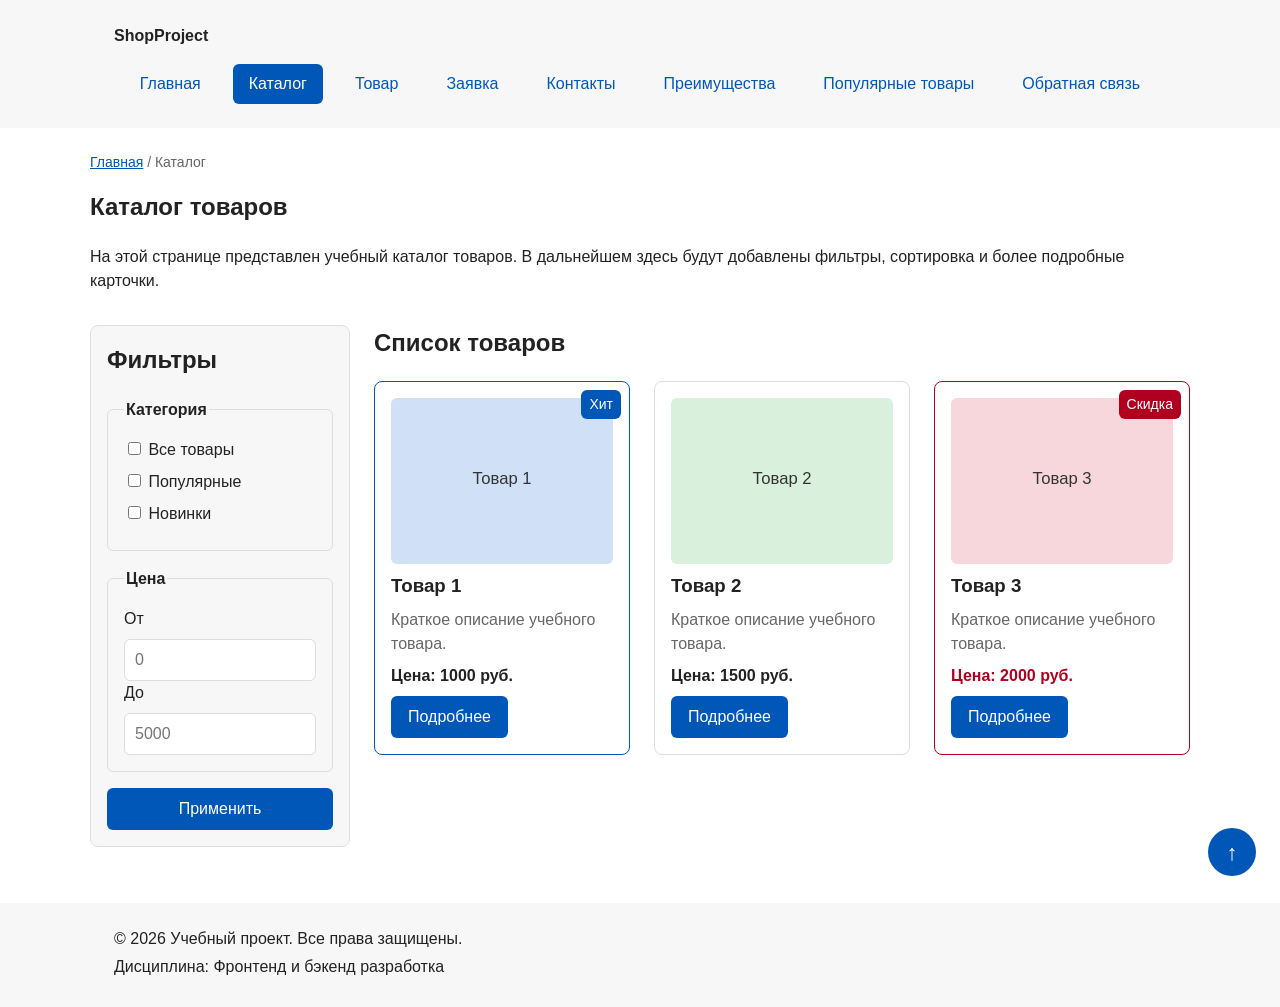
==== catalog.html @ 9cc84d2f "chore: import KR1 project base" ====
<!DOCTYPE html>
<html lang="ru">
<head>
  <meta charset="UTF-8">
  <meta name="viewport" content="width=device-width, initial-scale=1.0">
  <meta name="description" content="Каталог товаров учебного интернет-магазина.">
  <title>Каталог товаров — Учебный интернет-магазин</title>
  <link rel="stylesheet" href="css/style.css">
</head>
<body>
  <header class="site-header">
    <div class="site-header__inner">
      <a class="site-header__logo" href="index.html">ShopProject</a>

      <nav class="site-nav" aria-label="Основная навигация">
        <ul class="site-nav__list">
          <li class="site-nav__item"><a class="site-nav__link" href="index.html">Главная</a></li>
          <li class="site-nav__item"><a class="site-nav__link site-nav__link--active" href="catalog.html" aria-current="page">Каталог</a></li>
          <li class="site-nav__item"><a class="site-nav__link" href="product.html">Товар</a></li>
          <li class="site-nav__item"><a class="site-nav__link" href="order.html">Заявка</a></li>
          <li class="site-nav__item"><a class="site-nav__link" href="contacts.html">Контакты</a></li>
          <li class="site-nav__item"><a class="site-nav__link" href="index.html#advantages">Преимущества</a></li>
          <li class="site-nav__item"><a class="site-nav__link" href="index.html#popular">Популярные товары</a></li>
          <li class="site-nav__item"><a class="site-nav__link" href="index.html#contacts">Обратная связь</a></li>
        </ul>
      </nav>
    </div>
  </header>

  <main class="main">
    <!-- Блок хлебных крошек -->
    <nav class="breadcrumbs" aria-label="Хлебные крошки">
      <a class="breadcrumbs__link" href="index.html">Главная</a>
      <span class="breadcrumbs__current">Каталог</span>
    </nav>

    <section class="section">
      <h1 class="section__title">Каталог товаров</h1>
      <p class="section__text">
        На этой странице представлен учебный каталог товаров.
        В дальнейшем здесь будут добавлены фильтры, сортировка и более
        подробные карточки.
      </p>
    </section>

    <!-- Grid-макет: фильтры + товары -->
    <div class="catalog-layout">
      <!-- Sticky-фильтр -->
      <aside class="catalog-filters">
        <h2 class="catalog-filters__title">Фильтры</h2>

        <form class="filters-form" action="#" method="get">
          <fieldset class="filters-form__group">
            <legend class="filters-form__legend">Категория</legend>

            <label class="filters-form__label">
              <input type="checkbox" name="category" value="all">
              Все товары
            </label>

            <label class="filters-form__label">
              <input type="checkbox" name="category" value="popular">
              Популярные
            </label>

            <label class="filters-form__label">
              <input type="checkbox" name="category" value="new">
              Новинки
            </label>
          </fieldset>

          <fieldset class="filters-form__group">
            <legend class="filters-form__legend">Цена</legend>

            <label class="filters-form__label" for="price-from">От</label>
            <input class="filters-form__input" id="price-from" name="price-from" type="number" min="0" placeholder="0">

            <label class="filters-form__label" for="price-to">До</label>
            <input class="filters-form__input" id="price-to" name="price-to" type="number" min="0" placeholder="5000">
          </fieldset>

          <button class="button button--primary" type="submit">Применить</button>
        </form>
      </aside>

      <section class="catalog-products">
        <h2 class="catalog-products__title">Список товаров</h2>

        <!-- Тот же блок product-card, что и на главной -->
        <div class="products-grid">
          <article class="product-card product-card--featured">
            <span class="product-card__badge">Хит</span>
            <img class="product-card__image" src="images/product-1.svg" alt="Товар 1" width="640" height="480">
            <h3 class="product-card__title">Товар 1</h3>
            <p class="product-card__description">Краткое описание учебного товара.</p>
            <p class="product-card__price">Цена: 1000 руб.</p>
            <a class="button button--primary product-card__button" href="product.html">Подробнее</a>
          </article>

          <article class="product-card">
            <img class="product-card__image" src="images/product-2.svg" alt="Товар 2" width="640" height="480">
            <h3 class="product-card__title">Товар 2</h3>
            <p class="product-card__description">Краткое описание учебного товара.</p>
            <p class="product-card__price">Цена: 1500 руб.</p>
            <a class="button button--primary product-card__button" href="product.html">Подробнее</a>
          </article>

          <article class="product-card product-card--discount">
            <span class="product-card__badge">Скидка</span>
            <img class="product-card__image" src="images/product-3.svg" alt="Товар 3" width="640" height="480">
            <h3 class="product-card__title">Товар 3</h3>
            <p class="product-card__description">Краткое описание учебного товара.</p>
            <p class="product-card__price">Цена: 2000 руб.</p>
            <a class="button button--primary product-card__button" href="product.html">Подробнее</a>
          </article>
        </div>
      </section>
    </div>
  </main>

  <footer class="site-footer">
    <div class="site-footer__inner">
      <p class="site-footer__text">&copy; 2026 Учебный проект. Все права защищены.</p>
      <p class="site-footer__text">Дисциплина: Фронтенд и бэкенд разработка</p>
    </div>
  </footer>
  <!-- Фиксированная кнопка (position: fixed) -->
  <a class="back-to-top" href="#top" aria-label="Наверх">↑</a>
</body>
</html>
---- css/style.css ----
/* ===============================
   1. Переменные проекта
   =============================== */
:root {
  /* Цвета */
  --color-bg: #ffffff;
  --color-text: #222222;
  --color-muted: #666666;
  --color-primary: #0057b8;
  --color-primary-dark: #003f86;
  --color-border: #dddddd;
  --color-surface: #f7f7f7;
  --color-surface-accent: #eef5ff;
  --color-danger: #b00020;
  --color-success: #168a2f;
  --color-success-bg: #eefaf0;
  --color-white: #ffffff;

  /* Отступы */
  --space-xs: 4px;
  --space-sm: 8px;
  --space-md: 16px;
  --space-lg: 24px;
  --space-xl: 32px;

  /* Скругления */
  --radius-sm: 6px;
  --radius-md: 8px;
  --radius-lg: 12px;

  /* Размеры */
  --container-width: 1100px;
}

/* ===============================
   2. Базовые стили
   =============================== */
* {
  box-sizing: border-box; /* размеры с padding и border */
}

html {
  scroll-behavior: smooth; /* плавные якоря */
}

body {
  margin: 0;
  font-family: Arial, sans-serif;
  line-height: 1.5;
  color: var(--color-text);
  background-color: var(--color-bg);
}

a {
  color: var(--color-primary);
}

a:hover {
  color: var(--color-primary-dark);
}

a:focus-visible {
  outline: 2px solid var(--color-primary);
  outline-offset: 3px;
}

/* Подсветка раздела по якорю */
:target {
  outline: 2px dashed var(--color-primary);
  outline-offset: 4px;
}

/* ===============================
   3. Шапка и навигация
   =============================== */
.site-header {
  background-color: var(--color-surface);
  position: sticky; /* шапка залипает сверху */
  top: 0;
  z-index: 100;
}

.site-header__inner {
  max-width: var(--container-width);
  margin: 0 auto;
  padding: var(--space-lg);
}

.site-header__logo {
  font-weight: 700;
  color: var(--color-text);
  text-decoration: none;
}

/* Flex-меню */
.site-nav__list {
  display: flex;
  flex-wrap: wrap;
  justify-content: center;
  align-items: center;
  gap: var(--space-md);
  padding: 0;
  margin: var(--space-md) 0 0;
  list-style: none;
}

.site-nav__link {
  display: inline-block;
  padding: var(--space-sm) var(--space-md);
  color: var(--color-primary);
  text-decoration: none;
  border-radius: var(--radius-sm);
}

.site-nav__link:hover {
  color: var(--color-white);
  background-color: var(--color-primary);
}

.site-nav__link:focus-visible {
  outline: 2px solid var(--color-primary);
  outline-offset: 3px;
}

/* Модификатор: текущая страница */
.site-nav__link--active {
  color: var(--color-white);
  background-color: var(--color-primary);
}

/* ===============================
   4. Основная область и разделы
   =============================== */
.main {
  padding: var(--space-lg);
}

.breadcrumbs {
  max-width: var(--container-width);
  margin: 0 auto var(--space-md);
  font-size: 14px;
  color: var(--color-muted);
}

.breadcrumbs__link {
  color: var(--color-primary);
}

/* Разделитель перед текущей страницей */
.breadcrumbs__current::before {
  content: " / ";
  color: var(--color-muted);
}

/* Средняя ссылка цепочки */
.breadcrumbs__link--middle::before {
  content: "/";
  display: inline-block; /* без подчёркивания */
  padding: 0 4px;
  color: var(--color-muted);
}

.hero {
  max-width: var(--container-width);
  margin: 0 auto var(--space-xl);
  padding: var(--space-xl) var(--space-lg);
  background-color: var(--color-surface-accent);
  border-radius: var(--radius-lg);
}

.hero__title {
  margin-top: 0;
}

.section {
  max-width: var(--container-width);
  margin: 0 auto var(--space-xl);
  scroll-margin-top: 160px; /* отступ под sticky-шапку */
}

.section__title {
  margin-top: 0;
}

.aside-info {
  max-width: var(--container-width);
  margin: 0 auto var(--space-xl);
  padding: var(--space-md);
  border-left: 4px solid var(--color-primary);
  background-color: var(--color-surface);
}

.aside-info__title {
  margin-top: 0;
}

/* ===============================
   5. Кнопки
   =============================== */
.button {
  display: inline-block;
  padding: var(--space-sm) var(--space-md);
  border: 1px solid transparent;
  border-radius: var(--radius-sm);
  font: inherit;
  text-decoration: none;
  cursor: pointer;
}

/* Основная кнопка */
.button--primary {
  color: var(--color-white);
  background-color: var(--color-primary);
}

.button--primary:hover {
  color: var(--color-white);
  background-color: var(--color-primary-dark);
}

/* Второстепенная кнопка */
.button--secondary {
  color: var(--color-primary);
  background-color: transparent;
  border-color: var(--color-primary);
}

.button--secondary:hover {
  color: var(--color-white);
  background-color: var(--color-primary);
}

.button:focus-visible {
  outline: 2px solid var(--color-primary);
  outline-offset: 3px;
}

.button:disabled,
.button--disabled {
  opacity: 0.6;
  cursor: not-allowed;
}

/* ===============================
   6. Карточки и сетка товаров
   =============================== */
/* Grid-сетка карточек */
.products-grid {
  display: grid;
  grid-template-columns: repeat(3, 1fr);
  gap: var(--space-lg);
}

.product-card {
  position: relative; /* контейнер для бейджа */
  display: flex;
  flex-direction: column;
  gap: var(--space-sm);
  padding: var(--space-md);
  border: 1px solid var(--color-border);
  border-radius: var(--radius-md);
  background-color: var(--color-bg);
}

.product-card:hover {
  border-color: var(--color-primary);
}

/* Модификаторы карточки */
.product-card--featured {
  border-color: var(--color-primary);
}

.product-card--discount {
  border-color: var(--color-danger);
}

.product-card__title {
  margin: 0;
  color: var(--color-text);
}

.product-card__description {
  margin: 0;
  color: var(--color-muted);
}

.product-card__price {
  margin: 0;
  font-weight: 700;
}

.product-card--discount .product-card__price {
  color: var(--color-danger);
}

/* Бейдж поверх карточки */
.product-card__badge {
  position: absolute;
  top: var(--space-sm);
  right: var(--space-sm);
  z-index: 1;
  padding: 4px 8px;
  font-size: 14px;
  color: var(--color-white);
  background-color: var(--color-primary);
  border-radius: var(--radius-sm);
}

.product-card--discount .product-card__badge {
  background-color: var(--color-danger);
}

.product-card__image {
  display: block;
  width: 100%;
  height: auto;
  border-radius: var(--radius-sm);
}

/* Кнопка прижата к низу */
.product-card__button {
  margin-top: auto;
  align-self: flex-start;
}

/* ===============================
   7. Каталог и фильтры
   =============================== */
/* Grid-макет каталога */
.catalog-layout {
  max-width: var(--container-width);
  margin: 0 auto var(--space-xl);
  display: grid;
  grid-template-columns: 260px 1fr;
  grid-template-areas: "filters products";
  gap: var(--space-lg);
}

.catalog-filters {
  grid-area: filters;
  position: sticky; /* фильтр едет за скроллом */
  top: 160px;
  align-self: start;
  padding: var(--space-md);
  border: 1px solid var(--color-border);
  border-radius: var(--radius-md);
  background-color: var(--color-surface);
}

.catalog-filters__title {
  margin-top: 0;
}

.catalog-products {
  grid-area: products;
}

.catalog-products__title {
  margin-top: 0;
}

.filters-form {
  display: grid;
  gap: var(--space-md);
}

.filters-form__group {
  margin: 0;
  padding: var(--space-md);
  border: 1px solid var(--color-border);
  border-radius: var(--radius-sm);
}

.filters-form__legend {
  font-weight: 700;
}

.filters-form__label {
  display: block;
  margin-bottom: var(--space-sm);
}

.filters-form__input {
  width: 100%;
  padding: 8px 10px;
  border: 1px solid var(--color-border);
  border-radius: var(--radius-sm);
  font: inherit;
}

/* ===============================
   8. Модальное окно и форма
   =============================== */
.order-dialog {
  width: min(100% - 32px, 560px);
  padding: var(--space-lg);
  border: none;
  border-radius: var(--radius-lg);
}

/* Затемнение фона */
.order-dialog::backdrop {
  background-color: rgba(0, 0, 0, 0.5);
}

.order-dialog__title {
  margin-top: 0;
}

.order-form__field {
  margin-bottom: var(--space-md);
}

.order-form__label {
  display: block;
  margin-bottom: var(--space-xs);
}

.order-form__input,
.order-form__select,
.order-form__textarea {
  width: 100%;
  padding: 10px 12px;
  border: 1px solid var(--color-border);
  border-radius: var(--radius-sm);
  font: inherit;
}

.order-form__input:hover,
.order-form__select:hover,
.order-form__textarea:hover {
  border-color: var(--color-primary);
}

.order-form__input:focus-visible,
.order-form__select:focus-visible,
.order-form__textarea:focus-visible {
  outline: 2px solid var(--color-primary);
  outline-offset: 3px;
}

/* Ошибка валидации (ставит JS) */
.order-form__input[aria-invalid="true"],
.order-form__select[aria-invalid="true"],
.order-form__textarea[aria-invalid="true"] {
  border-color: var(--color-danger);
}

.order-form__hint {
  display: block;
  margin-top: var(--space-xs);
  color: var(--color-muted);
}

.order-form__checkbox-label {
  display: flex;
  align-items: center;
  gap: var(--space-sm);
}

.order-form__actions {
  display: flex;
  gap: var(--space-md);
  margin-top: var(--space-lg);
}

/* Модификатор: форма на отдельной странице */
.order-form--page {
  max-width: 560px;
  padding: var(--space-lg);
  border: 1px solid var(--color-border);
  border-radius: var(--radius-md);
  background-color: var(--color-surface);
}

.success-message {
  max-width: var(--container-width);
  margin: var(--space-lg) auto;
  padding: var(--space-md);
  border-left: 4px solid var(--color-success);
  background-color: var(--color-success-bg);
}

/* ===============================
   9. Страница товара
   =============================== */
/* Flex: фото + описание */
.product-details {
  max-width: var(--container-width);
  margin: 0 auto var(--space-xl);
  display: flex;
  gap: var(--space-xl);
  align-items: flex-start;
}

.product-details__media {
  position: relative; /* для бейджа */
  flex: 1 1 50%;
}

.product-details__badge {
  position: absolute;
  top: var(--space-md);
  left: var(--space-md);
  padding: 4px 10px;
  color: var(--color-white);
  background-color: var(--color-primary);
  border-radius: var(--radius-sm);
}

.product-details__image {
  display: block;
  width: 100%;
  height: auto;
  border-radius: var(--radius-md);
}

.product-details__info {
  flex: 1 1 50%;
}

.product-details__title {
  margin-top: 0;
}

.product-details__description {
  color: var(--color-muted);
}

.product-details__price {
  font-size: 28px;
  font-weight: 700;
}

.product-details__actions {
  display: flex;
  flex-wrap: wrap;
  gap: var(--space-md);
}

/* Таблица характеристик */
.product-table {
  width: 100%;
  border-collapse: collapse;
}

.product-table__caption {
  margin-bottom: var(--space-sm);
  font-weight: 700;
  text-align: left;
}

.product-table__head,
.product-table__cell {
  padding: 12px;
  border: 1px solid var(--color-border);
  text-align: left;
}

.product-table__head {
  background-color: var(--color-surface-accent);
}

/* Полосатые строки */
.product-table tbody tr:nth-child(even) {
  background-color: var(--color-surface);
}

/* ===============================
   10. Фиксированная кнопка «Наверх»
   =============================== */
.back-to-top {
  position: fixed;
  right: var(--space-lg);
  bottom: var(--space-lg);
  z-index: 90; /* ниже шапки */
  width: 48px;
  height: 48px;
  display: flex;
  align-items: center;
  justify-content: center;
  font-size: 22px;
  color: var(--color-white);
  background-color: var(--color-primary);
  border-radius: 50%;
  text-decoration: none;
}

.back-to-top:hover {
  color: var(--color-white);
  background-color: var(--color-primary-dark);
}

.back-to-top:focus-visible {
  outline: 2px solid var(--color-primary);
  outline-offset: 3px;
}

/* ===============================
   11. Подвал
   =============================== */
.site-footer {
  background-color: var(--color-surface);
}

.site-footer__inner {
  max-width: var(--container-width);
  margin: 0 auto;
  padding: var(--space-lg);
}

.site-footer__text {
  margin: 0 0 var(--space-xs);
}
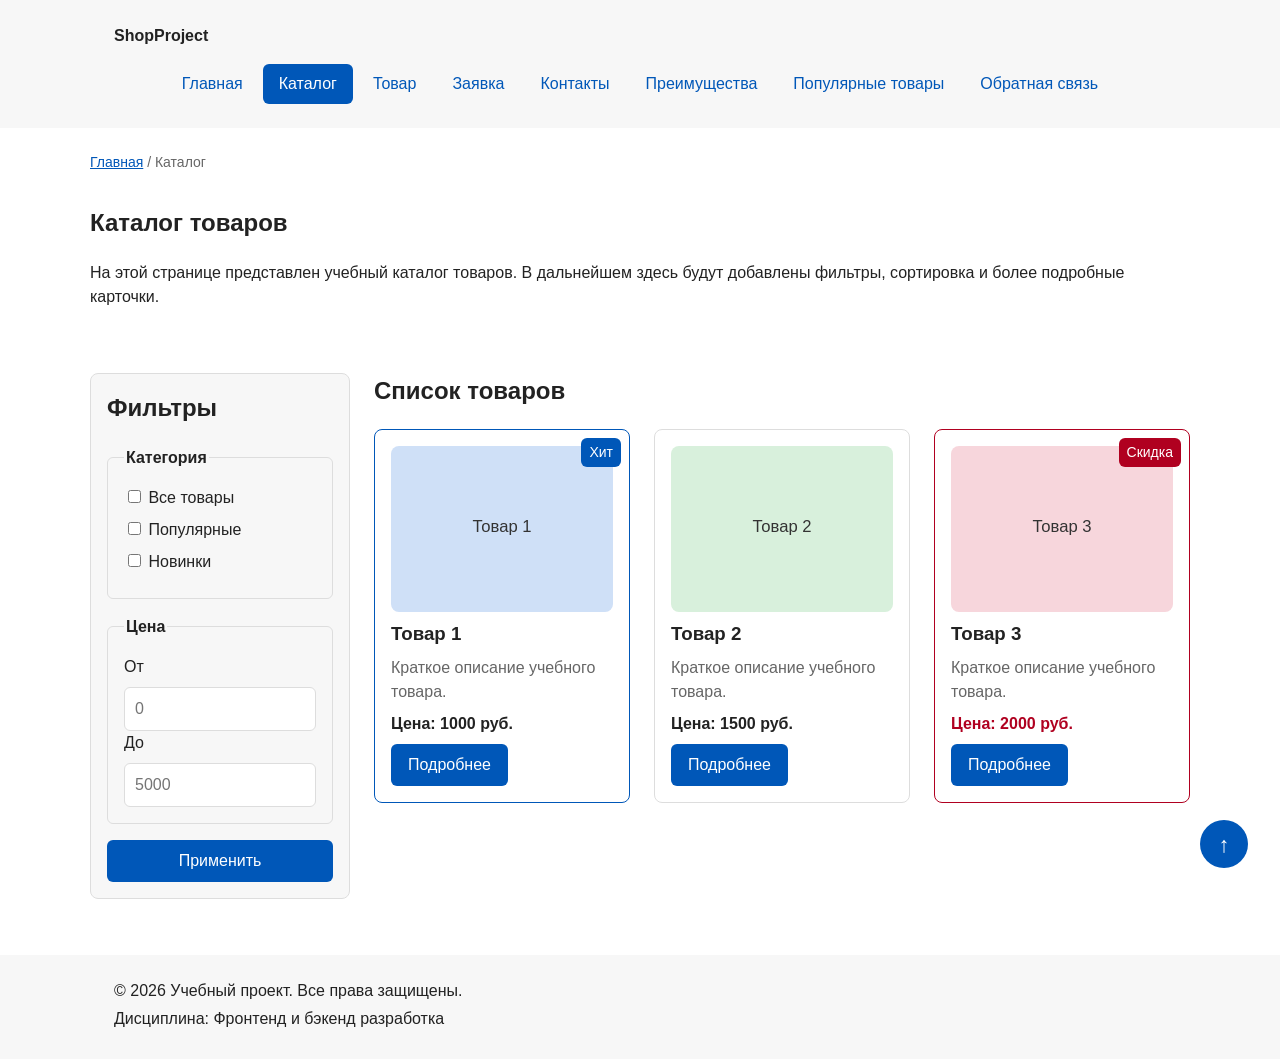
==== commit f8baa85e: "feat: add responsive layout styles" ====
--- a/catalog.html
+++ b/catalog.html
@@ -6,6 +6,8 @@
   <meta name="description" content="Каталог товаров учебного интернет-магазина.">
   <title>Каталог товаров — Учебный интернет-магазин</title>
   <link rel="stylesheet" href="css/style.css">
+  <!-- Адаптив: строго после style.css -->
+  <link rel="stylesheet" href="css/responsive.css">
 </head>
 <body>
   <header class="site-header">
@@ -90,7 +92,7 @@
         <div class="products-grid">
           <article class="product-card product-card--featured">
             <span class="product-card__badge">Хит</span>
-            <img class="product-card__image" src="images/product-1.svg" alt="Товар 1" width="640" height="480">
+            <img class="product-card__image" src="images/product-1.svg" alt="Товар 1" width="640" height="480" loading="lazy">
             <h3 class="product-card__title">Товар 1</h3>
             <p class="product-card__description">Краткое описание учебного товара.</p>
             <p class="product-card__price">Цена: 1000 руб.</p>
@@ -98,7 +100,7 @@
           </article>
 
           <article class="product-card">
-            <img class="product-card__image" src="images/product-2.svg" alt="Товар 2" width="640" height="480">
+            <img class="product-card__image" src="images/product-2.svg" alt="Товар 2" width="640" height="480" loading="lazy">
             <h3 class="product-card__title">Товар 2</h3>
             <p class="product-card__description">Краткое описание учебного товара.</p>
             <p class="product-card__price">Цена: 1500 руб.</p>
@@ -107,7 +109,7 @@
 
           <article class="product-card product-card--discount">
             <span class="product-card__badge">Скидка</span>
-            <img class="product-card__image" src="images/product-3.svg" alt="Товар 3" width="640" height="480">
+            <img class="product-card__image" src="images/product-3.svg" alt="Товар 3" width="640" height="480" loading="lazy">
             <h3 class="product-card__title">Товар 3</h3>
             <p class="product-card__description">Краткое описание учебного товара.</p>
             <p class="product-card__price">Цена: 2000 руб.</p>
--- a/css/responsive.css
+++ b/css/responsive.css
@@ -0,0 +1,351 @@
+/*
+  Адаптивные стили для контрольной работы №3.
+  Подход: Mobile First.
+  Базовые стили — для мобильного экрана,
+  расширения добавляются через min-width медиазапросы.
+  Точки: 640px, 768px, 900px, 1024px.
+*/
+
+/* ===============================
+   1. Базовые правила
+   =============================== */
+*,
+*::before,
+*::after {
+  box-sizing: border-box;
+}
+
+html {
+  scroll-behavior: smooth;
+}
+
+/* Медиа не шире контейнера */
+img,
+video {
+  max-width: 100%;
+  height: auto;
+}
+
+/* Страховка от горизонтального скролла */
+body {
+  overflow-x: hidden;
+}
+
+/* ===============================
+   2. Контейнеры и секции
+   =============================== */
+.main {
+  padding: var(--space-md); /* меньше отступ на телефоне */
+}
+
+.site-header__inner,
+.site-footer__inner {
+  padding: var(--space-md);
+}
+
+.hero,
+.section,
+.breadcrumbs,
+.aside-info,
+.catalog-layout,
+.product-details {
+  width: min(100%, var(--container-width));
+  margin-inline: auto;
+}
+
+/* Плавные отступы через clamp */
+.section {
+  padding-block: clamp(4px, 1.5vw, 16px);
+  scroll-margin-top: var(--space-md); /* шапка на мобильном не sticky */
+}
+
+/* ===============================
+   3. Шапка и навигация
+   =============================== */
+/* На телефоне шапка не залипает — меню высокое */
+.site-header {
+  position: static;
+}
+
+/* Меню в колонку */
+.site-nav__list {
+  flex-direction: column;
+  align-items: stretch;
+  gap: var(--space-xs);
+}
+
+.site-nav__link {
+  display: block;
+  padding: 12px 16px; /* крупная зона нажатия */
+}
+
+/* ===============================
+   4. Hero-блок
+   =============================== */
+.hero {
+  display: grid;
+  gap: var(--space-lg);
+  align-items: center;
+  padding: var(--space-lg) var(--space-md);
+}
+
+.hero__content {
+  display: grid;
+  gap: var(--space-md);
+  justify-items: start;
+}
+
+/* Заголовок тянется под ширину */
+.hero__title {
+  margin: 0;
+  font-size: clamp(28px, 7vw, 48px);
+  line-height: 1.1;
+}
+
+.hero__text {
+  margin: 0;
+}
+
+.hero__image {
+  display: block;
+  width: 100%;
+  max-width: 520px;
+  margin-inline: auto;
+  border-radius: var(--radius-md);
+}
+
+/* ===============================
+   5. Сетка карточек
+   =============================== */
+/* 1 колонка на телефоне */
+.products-grid {
+  grid-template-columns: 1fr;
+  gap: var(--space-md);
+}
+
+.product-card {
+  min-width: 0; /* не распирает сетку */
+}
+
+.product-card__title,
+.product-card__description {
+  overflow-wrap: anywhere;
+}
+
+/* Одинаковые пропорции картинок */
+.product-card__image {
+  display: block;
+  width: 100%;
+  aspect-ratio: 4 / 3;
+  object-fit: cover;
+  border-radius: var(--radius-md);
+}
+
+/* ===============================
+   6. Каталог
+   =============================== */
+/* Одна колонка, фильтр сверху */
+.catalog-layout {
+  grid-template-columns: 1fr;
+  grid-template-areas:
+    "filters"
+    "products";
+}
+
+.catalog-filters {
+  position: static;
+}
+
+/* ===============================
+   7. Страница товара и таблица
+   =============================== */
+/* Фото над описанием */
+.product-details {
+  flex-direction: column;
+  gap: var(--space-lg);
+}
+
+.product-details__media,
+.product-details__info {
+  width: 100%;
+}
+
+/* Скролл только у таблицы */
+.table-wrapper {
+  width: 100%;
+  overflow-x: auto;
+  -webkit-overflow-scrolling: touch;
+}
+
+.product-table {
+  min-width: 480px;
+}
+
+/* ===============================
+   8. Формы
+   =============================== */
+.order-form--page {
+  display: grid;
+  gap: var(--space-md);
+  max-width: none;
+  padding: var(--space-md);
+}
+
+/* Отступы задаёт gap сетки */
+.order-form--page .order-form__field {
+  margin-bottom: 0;
+}
+
+/* Поля удобно нажимать пальцем */
+.order-form__input,
+.order-form__select,
+.order-form__textarea {
+  min-height: 44px;
+}
+
+.order-form__textarea {
+  min-height: 120px;
+  resize: vertical;
+}
+
+/* Кнопки формы — столбиком */
+.order-form__actions {
+  flex-direction: column;
+  margin-top: 0;
+}
+
+.filters-form__input {
+  min-height: 44px;
+}
+
+/* ===============================
+   9. Модальное окно
+   =============================== */
+.order-dialog {
+  width: min(100% - 32px, 560px);
+  max-height: calc(100vh - 32px);
+  overflow: auto; /* длинная форма прокручивается */
+  padding: var(--space-md);
+}
+
+.order-dialog::backdrop {
+  background: rgb(0 0 0 / 0.5);
+}
+
+/* ===============================
+   10. Кнопка «Наверх»
+   =============================== */
+.back-to-top {
+  right: 16px;
+  bottom: 16px;
+}
+
+/* ===============================
+   11. От 640px — 2 колонки карточек
+   =============================== */
+@media (min-width: 640px) {
+  .products-grid {
+    grid-template-columns: repeat(2, minmax(0, 1fr));
+  }
+
+  .order-form__actions {
+    flex-direction: row;
+  }
+}
+
+/* ===============================
+   12. От 768px — планшет
+   =============================== */
+@media (min-width: 768px) {
+  .main,
+  .site-header__inner,
+  .site-footer__inner {
+    padding: var(--space-lg);
+  }
+
+  /* Шапка снова залипает */
+  .site-header {
+    position: sticky;
+    top: 0;
+    z-index: 100;
+  }
+
+  .section {
+    scroll-margin-top: 140px;
+  }
+
+  /* Меню в строку */
+  .site-nav__list {
+    flex-direction: row;
+    flex-wrap: wrap;
+    justify-content: center;
+    align-items: center;
+  }
+
+  .site-nav__link {
+    display: inline-block;
+    padding: var(--space-sm) var(--space-md);
+  }
+
+  /* Фото и описание рядом */
+  .product-details {
+    flex-direction: row;
+  }
+
+  .product-details__media,
+  .product-details__info {
+    flex: 1 1 50%;
+  }
+
+  /* Форма в 2 колонки */
+  .order-form--page {
+    grid-template-columns: repeat(2, minmax(0, 1fr));
+    padding: var(--space-lg);
+  }
+
+  .order-form__field--wide,
+  .order-form--page .order-form__actions {
+    grid-column: 1 / -1;
+  }
+
+  .order-dialog {
+    padding: var(--space-lg);
+  }
+
+  .back-to-top {
+    right: 32px;
+    bottom: 32px;
+  }
+}
+
+/* ===============================
+   13. От 900px — hero в 2 колонки
+   =============================== */
+@media (min-width: 900px) {
+  .hero {
+    grid-template-columns: minmax(0, 1fr) minmax(320px, 520px);
+    padding: var(--space-xl) var(--space-lg);
+  }
+}
+
+/* ===============================
+   14. От 1024px — desktop
+   =============================== */
+@media (min-width: 1024px) {
+  .products-grid {
+    grid-template-columns: repeat(3, minmax(0, 1fr));
+    gap: var(--space-lg);
+  }
+
+  /* Фильтр слева, sticky */
+  .catalog-layout {
+    grid-template-columns: 260px minmax(0, 1fr);
+    grid-template-areas: "filters products";
+    align-items: start;
+  }
+
+  .catalog-filters {
+    position: sticky;
+    top: 160px;
+  }
+}
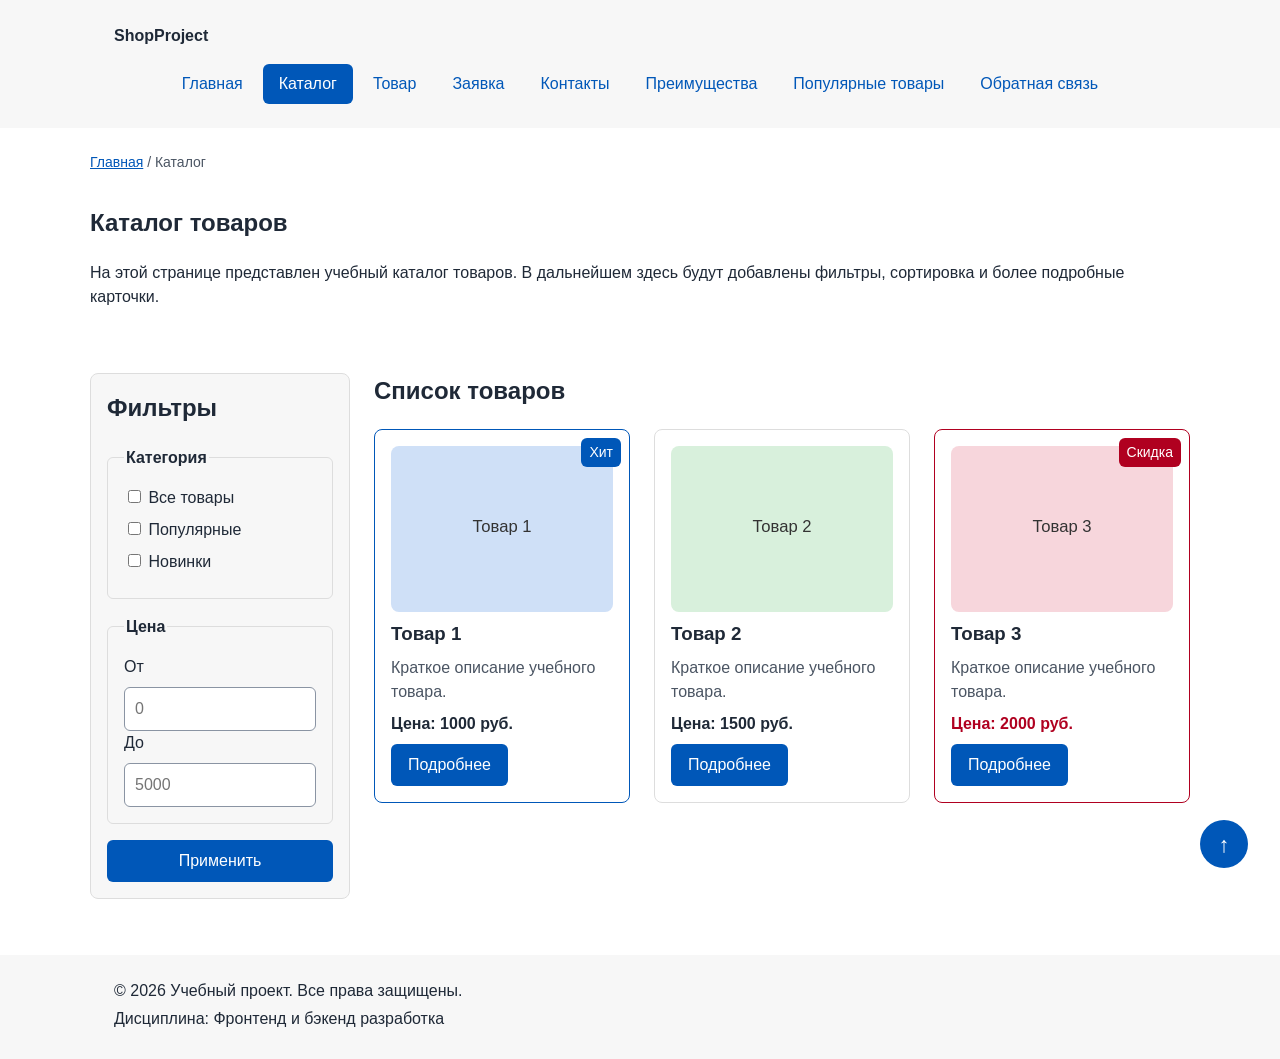
==== commit eb22a635: "fix: improve accessibility and add Lighthouse report" ====
--- a/catalog.html
+++ b/catalog.html
@@ -9,7 +9,10 @@
   <!-- Адаптив: строго после style.css -->
   <link rel="stylesheet" href="css/responsive.css">
 </head>
-<body>
+<body id="top">
+  <!-- Skip-link: быстрый переход к контенту с клавиатуры -->
+  <a class="skip-link" href="#main">Перейти к основному содержимому</a>
+
   <header class="site-header">
     <div class="site-header__inner">
       <a class="site-header__logo" href="index.html">ShopProject</a>
@@ -29,11 +32,11 @@
     </div>
   </header>
 
-  <main class="main">
+  <main id="main" class="main" tabindex="-1">
     <!-- Блок хлебных крошек -->
     <nav class="breadcrumbs" aria-label="Хлебные крошки">
       <a class="breadcrumbs__link" href="index.html">Главная</a>
-      <span class="breadcrumbs__current">Каталог</span>
+      <span class="breadcrumbs__current" aria-current="page">Каталог</span>
     </nav>
 
     <section class="section">
@@ -48,8 +51,8 @@
     <!-- Grid-макет: фильтры + товары -->
     <div class="catalog-layout">
       <!-- Sticky-фильтр -->
-      <aside class="catalog-filters">
-        <h2 class="catalog-filters__title">Фильтры</h2>
+      <aside class="catalog-filters" aria-labelledby="catalog-filters-title">
+        <h2 class="catalog-filters__title" id="catalog-filters-title">Фильтры</h2>
 
         <form class="filters-form" action="#" method="get">
           <fieldset class="filters-form__group">
@@ -85,35 +88,35 @@
         </form>
       </aside>
 
-      <section class="catalog-products">
-        <h2 class="catalog-products__title">Список товаров</h2>
+      <section class="catalog-products" aria-labelledby="catalog-products-title">
+        <h2 class="catalog-products__title" id="catalog-products-title">Список товаров</h2>
 
         <!-- Тот же блок product-card, что и на главной -->
         <div class="products-grid">
           <article class="product-card product-card--featured">
             <span class="product-card__badge">Хит</span>
-            <img class="product-card__image" src="images/product-1.svg" alt="Товар 1" width="640" height="480" loading="lazy">
+            <img class="product-card__image" src="images/product-1.svg" alt="Товар 1 — учебный товар-хит продаж" width="640" height="480" loading="lazy">
             <h3 class="product-card__title">Товар 1</h3>
             <p class="product-card__description">Краткое описание учебного товара.</p>
             <p class="product-card__price">Цена: 1000 руб.</p>
-            <a class="button button--primary product-card__button" href="product.html">Подробнее</a>
+            <a class="button button--primary product-card__button" href="product.html">Подробнее<span class="visually-hidden"> о товаре 1</span></a>
           </article>
 
           <article class="product-card">
-            <img class="product-card__image" src="images/product-2.svg" alt="Товар 2" width="640" height="480" loading="lazy">
+            <img class="product-card__image" src="images/product-2.svg" alt="Товар 2 — учебный товар" width="640" height="480" loading="lazy">
             <h3 class="product-card__title">Товар 2</h3>
             <p class="product-card__description">Краткое описание учебного товара.</p>
             <p class="product-card__price">Цена: 1500 руб.</p>
-            <a class="button button--primary product-card__button" href="product.html">Подробнее</a>
+            <a class="button button--primary product-card__button" href="product.html">Подробнее<span class="visually-hidden"> о товаре 2</span></a>
           </article>
 
           <article class="product-card product-card--discount">
             <span class="product-card__badge">Скидка</span>
-            <img class="product-card__image" src="images/product-3.svg" alt="Товар 3" width="640" height="480" loading="lazy">
+            <img class="product-card__image" src="images/product-3.svg" alt="Товар 3 — учебный товар со скидкой" width="640" height="480" loading="lazy">
             <h3 class="product-card__title">Товар 3</h3>
             <p class="product-card__description">Краткое описание учебного товара.</p>
             <p class="product-card__price">Цена: 2000 руб.</p>
-            <a class="button button--primary product-card__button" href="product.html">Подробнее</a>
+            <a class="button button--primary product-card__button" href="product.html">Подробнее<span class="visually-hidden"> о товаре 3</span></a>
           </article>
         </div>
       </section>
@@ -127,6 +130,6 @@
     </div>
   </footer>
   <!-- Фиксированная кнопка (position: fixed) -->
-  <a class="back-to-top" href="#top" aria-label="Наверх">↑</a>
+  <a class="back-to-top" href="#top" aria-label="Наверх, к началу страницы"><span aria-hidden="true">↑</span></a>
 </body>
 </html>
--- a/css/style.css
+++ b/css/style.css
@@ -4,11 +4,13 @@
 :root {
   /* Цвета */
   --color-bg: #ffffff;
-  --color-text: #222222;
-  --color-muted: #666666;
+  --color-text: #1f2937;
+  --color-muted: #4b5563; /* было #666666 — темнее для контраста на сером фоне */
   --color-primary: #0057b8;
   --color-primary-dark: #003f86;
-  --color-border: #dddddd;
+  --color-border: #8a94a3; /* было #dddddd — рамки полей контрастнее (3:1) */
+  --color-border-light: #dddddd;
+  --color-focus: #0057b8;
   --color-surface: #f7f7f7;
   --color-surface-accent: #eef5ff;
   --color-danger: #b00020;
@@ -59,8 +61,9 @@
   color: var(--color-primary-dark);
 }
 
-a:focus-visible {
-  outline: 2px solid var(--color-primary);
+/* Единый видимый фокус для всех интерактивных элементов */
+:focus-visible {
+  outline: 3px solid var(--color-focus);
   outline-offset: 3px;
 }
 
@@ -118,7 +121,7 @@
 }
 
 .site-nav__link:focus-visible {
-  outline: 2px solid var(--color-primary);
+  outline: 3px solid var(--color-focus);
   outline-offset: 3px;
 }
 
@@ -231,7 +234,7 @@
 }
 
 .button:focus-visible {
-  outline: 2px solid var(--color-primary);
+  outline: 3px solid var(--color-focus);
   outline-offset: 3px;
 }
 
@@ -257,7 +260,7 @@
   flex-direction: column;
   gap: var(--space-sm);
   padding: var(--space-md);
-  border: 1px solid var(--color-border);
+  border: 1px solid var(--color-border-light);
   border-radius: var(--radius-md);
   background-color: var(--color-bg);
 }
@@ -343,7 +346,7 @@
   top: 160px;
   align-self: start;
   padding: var(--space-md);
-  border: 1px solid var(--color-border);
+  border: 1px solid var(--color-border-light);
   border-radius: var(--radius-md);
   background-color: var(--color-surface);
 }
@@ -368,7 +371,7 @@
 .filters-form__group {
   margin: 0;
   padding: var(--space-md);
-  border: 1px solid var(--color-border);
+  border: 1px solid var(--color-border-light);
   border-radius: var(--radius-sm);
 }
 
@@ -435,8 +438,9 @@
 
 .order-form__input:focus-visible,
 .order-form__select:focus-visible,
-.order-form__textarea:focus-visible {
-  outline: 2px solid var(--color-primary);
+.order-form__textare/* Единый видимый фокус для всех интерактивных элементов */
+:focus-visible {
+  outline: 3px solid var(--color-focus);
   outline-offset: 3px;
 }
 
@@ -469,7 +473,7 @@
 .order-form--page {
   max-width: 560px;
   padding: var(--space-lg);
-  border: 1px solid var(--color-border);
+  border: 1px solid var(--color-border-light);
   border-radius: var(--radius-md);
   background-color: var(--color-surface);
 }
@@ -554,7 +558,7 @@
 .product-table__head,
 .product-table__cell {
   padding: 12px;
-  border: 1px solid var(--color-border);
+  border: 1px solid var(--color-border-light);
   text-align: left;
 }
 
@@ -593,7 +597,7 @@
 }
 
 .back-to-top:focus-visible {
-  outline: 2px solid var(--color-primary);
+  outline: 3px solid var(--color-focus);
   outline-offset: 3px;
 }
 
@@ -613,3 +617,127 @@
 .site-footer__text {
   margin: 0 0 var(--space-xs);
 }
+
+/* ===============================
+   12. Доступность (ПР №13)
+   =============================== */
+/* Ссылка пропуска: скрыта за экраном, видна при фокусе.
+   Не display: none — иначе недоступна с клавиатуры */
+.skip-link {
+  position: absolute;
+  left: 16px;
+  top: -100px;
+  z-index: 1000;
+  padding: 8px 12px;
+  color: #ffffff;
+  background-color: #111111;
+  border-radius: 6px;
+  text-decoration: none;
+}
+
+.skip-link:focus,
+.skip-link:focus-visible {
+  top: 16px;
+  color: #ffffff;
+}
+
+/* main получает фокус по skip-link — рамка не нужна */
+.main:focus {
+  outline: none;
+}
+
+/* Текст только для экранного диктора */
+.visually-hidden {
+  position: absolute;
+  width: 1px;
+  height: 1px;
+  padding: 0;
+  margin: -1px;
+  overflow: hidden;
+  clip: rect(0 0 0 0);
+  white-space: nowrap;
+  border: 0;
+}
+
+/* Фокус на синих кнопках: белый зазор + синяя рамка */
+.button--primary:focus-visible,
+.site-nav__link--active:focus-visible,
+.back-to-top:focus-visible {
+  outline: 3px solid var(--color-focus);
+  outline-offset: 2px;
+  box-shadow: 0 0 0 2px var(--color-white);
+}
+
+/* Пояснение к форме и сводка ошибок */
+.form-note {
+  margin: 0 0 var(--space-md);
+  color: var(--color-muted);
+}
+
+.form-error {
+  margin: 0 0 var(--space-md);
+  padding: var(--space-sm) var(--space-md);
+  color: var(--color-danger);
+  background-color: #fdecee;
+  border-left: 4px solid var(--color-danger);
+}
+
+/* Ошибка отмечена не только цветом: толстая рамка */
+.order-form__input[aria-invalid="true"],
+.order-form__select[aria-invalid="true"],
+.order-form__textarea[aria-invalid="true"] {
+  border-width: 2px;
+}
+
+/* Шапка модального окна с кнопкой × */
+.order-dialog__header {
+  display: flex;
+  align-items: flex-start;
+  justify-content: space-between;
+  gap: var(--space-md);
+  margin-bottom: var(--space-sm);
+}
+
+.order-dialog__close {
+  flex-shrink: 0;
+  width: 44px;
+  height: 44px;
+  padding: 0;
+  font-size: 28px;
+  line-height: 1;
+  color: var(--color-text);
+  background-color: transparent;
+  border: 1px solid var(--color-border-light);
+  border-radius: var(--radius-sm);
+  cursor: pointer;
+}
+
+.order-dialog__close:hover {
+  color: var(--color-white);
+  background-color: var(--color-primary);
+}
+
+/* Заголовки строк таблицы */
+.product-table__cell--row {
+  font-weight: 700;
+}
+
+/* Таблица с прокруткой доступна с клавиатуры */
+.table-wrapper:focus-visible {
+  outline: 3px solid var(--color-focus);
+  outline-offset: 3px;
+}
+
+/* Пользователь отключил анимации в ОС */
+@media (prefers-reduced-motion: reduce) {
+  html {
+    scroll-behavior: auto;
+  }
+
+  *,
+  *::before,
+  *::after {
+    transition-duration: 0.01ms !important;
+    animation-duration: 0.01ms !important;
+  }
+}
--- a/css/responsive.css
+++ b/css/responsive.css
@@ -17,6 +17,12 @@
 
 html {
   scroll-behavior: smooth;
+}
+
+@media (prefers-reduced-motion: reduce) {
+  html {
+    scroll-behavior: auto;
+  }
 }
 
 /* Медиа не шире контейнера */
@@ -274,6 +280,11 @@
     scroll-margin-top: 140px;
   }
 
+  /* Sticky-шапка не перекрывает элемент в фокусе */
+  html {
+    scroll-padding-top: 140px;
+  }
+
   /* Меню в строку */
   .site-nav__list {
     flex-direction: row;
